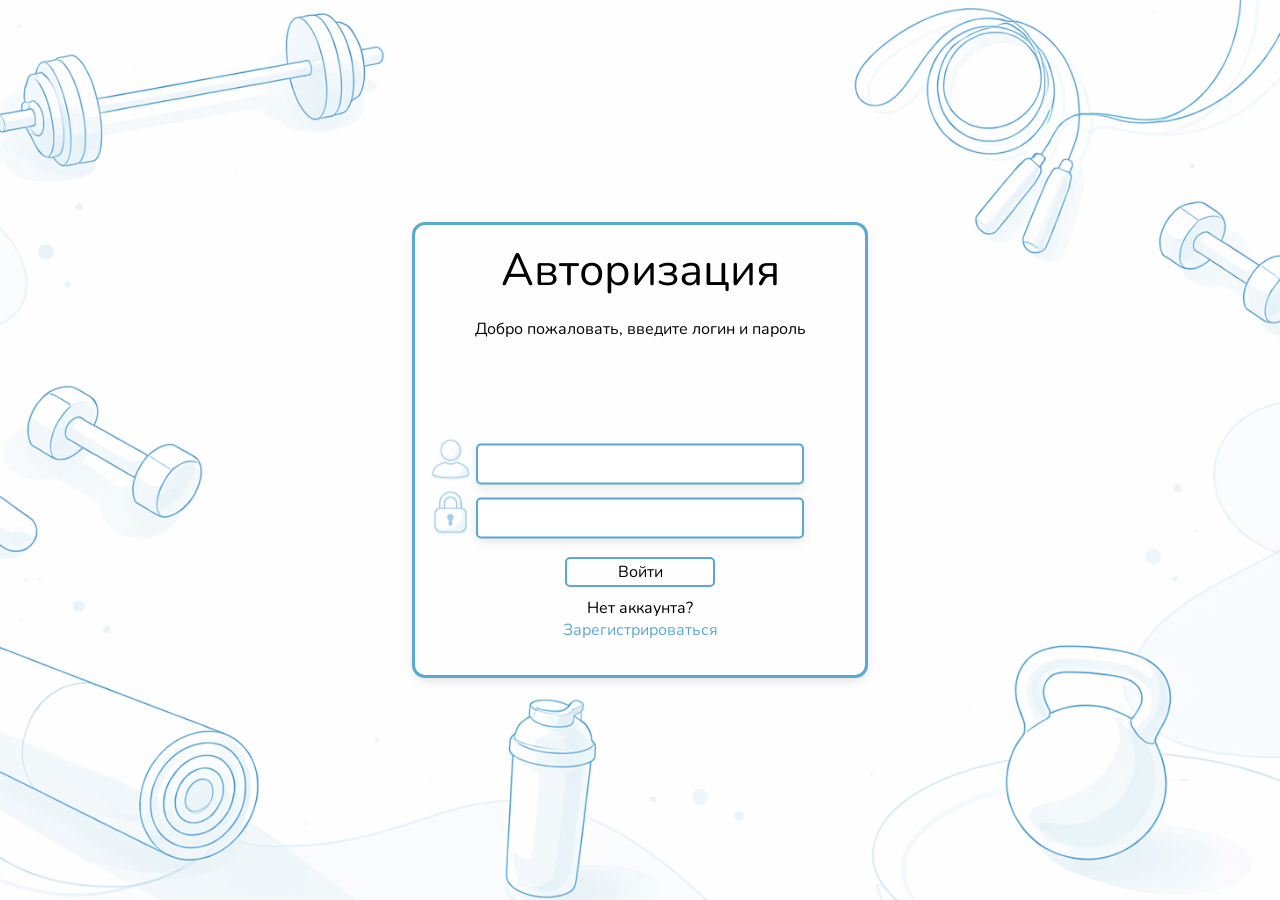
==== index.html @ b4236ad9 "ервый коммит: мой университетский проект" ====
<!DOCTYPE html>
<html lang="ru">
<head>
    <meta charset="UTF-8">
    <meta name="viewport" content="width=device-width, initial-scale=1.0">
    <link rel="stylesheet" href="styles/auth.css">
    <title>"НАЗВАНИЕ"</title>
</head>
<body class = "background_auth">
    <div class = "box-auth">
        <p1 class = "text text--one">Авторизация</p1>
        <p2 class = "text text--two">Добро пожаловать, введите логин и пароль</p2>
        <input type="text" class = "input input--one" id="login">
        <input type="password" class = "input input--two" id="password">
        <button class = "button" id="go_to_main">Войти</button>
        <img src="../images/logo.jpg" class = "logo-image" alt="">
        <img src="../images/pswd.jpg" class = "pswd-image" alt="" autocomplete="new-password">
        <p3 class = "text text--three">Нет аккаунта?</p3>
        <a href="registration.html" class="text text--four">Зарегистрироваться</a>
    </div>
</body>
</html>
---- styles/auth.css ----
html, body {
    overflow: hidden;
    height: 100%;
    margin: 0;
    padding: 0;
}
@font-face {
    font-family: 'main';
    src: url('../fonts/Nunito-Regular.ttf') format('truetype');
    font-weight: 100 900;
    font-style: normal;
    font-display: swap;
}

.background_auth {
    margin: 0;
    padding: 0;
    min-height: 100vh;
    background-image: url("../images/background.png");
    background-size: cover;
    background-position: center;
    background-repeat: no-repeat;
}

.box-auth{
    position: absolute;
    top: 50%;
    left: 50%;
    width: 450px;
    height: 450px;
    transform: translate(-50%, -50%);
    outline: 3px solid #5aa9d0;
    border-radius: 10px;
    box-shadow: 0 4px 12px rgba(0, 0, 0, 0.15);
    animation: slideUp 0.7s ease-out
}

.text{
    font-family: "main", "Segoe UI";
    color: black;
}

.text--one{
    position: absolute;
    top: 10%;
    left: 50%;
    transform: translate(-50%, -50%);
    font-size: 45px;
    font-weight: 500;
}

.text--two{
    position: absolute;
    top: 23%;
    left: 50%;
    transform: translate(-50%, -50%);
    font-size: 16px;
    font-weight: 300;
    white-space: nowrap;
}

.text--three{
    position: absolute;
    top: 85%;
    left: 50%;
    transform: translate(-50%, -50%);
}

.text--four{
    position: absolute;
    top: 90%;
    left: 50%;
    transform: translate(-50%, -50%);
    text-decoration: none;
    color: #5aa9d0;
    font-weight: 500;
}
.input{
    border-radius: 5px;
    border: 2px solid #5aa9d0;
    width: 320px;
    height: 35px;
    box-shadow: 0 3px 10px rgba(0, 0, 0, 0.1);
    font-weight: 300;
    font-size: 18px;
    text-indent: 15px;
    font-family: "main", "Segoe UI";
}
.input:hover {
    border: 2px solid #5096b8;
}
.input:focus {
    border: 2px solid #3e7691;
    outline: none;
    box-shadow: 0 3px 15px rgba(90, 169, 208, 0.3);
    font-weight: 400;
    font-size: 20px;
}
.input--one{
    position: absolute;
    top: 53%;
    left: 50%;
    transform: translate(-50%, -50%);
}

.input--two{
    position: absolute;
    top: 65%;
    left: 50%;
    transform: translate(-50%, -50%);
}

.input--duplicate-one{
    position: absolute;
    top: 40%;
    left: 50%;
    transform: translate(-50%, -50%);
}
.input--duplicate-two{
    position: absolute;
    top: 52%;
    left: 50%;
    transform: translate(-50%, -50%);
}
.input--duplicate-three{
    position: absolute;
    top: 64%;
    left: 50%;
    transform: translate(-50%, -50%);
}


.button{
    font-family: "main", "Segoe UI";
    color: black;
    width: 150px;
    height: 30px;
    position: absolute;
    top: 77%;
    left: 50%;
    transform: translate(-50%, -50%);
    font-size: 16px;
    font-weight: 600;
    outline: none;
    border-radius: 5px;
    background: none; 
    border: 2px solid #5aa9d0;
}
.button:hover {
    border: 2px solid #5096b8;
}
.button:active {
    border: 2px solid #3e7691;
    outline: none;
    box-shadow: 0 3px 15px rgba(90, 169, 208, 0.3);
    font-weight: 350;
}


.logo-image{
    position: absolute;
    top: 52%;
    left: 8%;
    transform: translate(-50%, -50%);
    width: 40px;
}

.pswd-image{
    position: absolute;
    top: 64%;
    left: 8%;
    transform: translate(-50%, -50%);
    width: 40px;
}

.logo-image-duplicate{
    position: absolute;
    top: 39%;
    left: 8%;
    transform: translate(-50%, -50%);
    width: 40px;
}
.pswd-image-duplicate{
    position: absolute;
    top: 51%;
    left: 8%;
    transform: translate(-50%, -50%);
    width: 40px;
}
.pswd-image-duplicate1{
    position: absolute;
    top: 63%;
    left: 8%;
    transform: translate(-50%, -50%);
    width: 50px;
}
@keyframes slideUp {
    0% {
        opacity: 0;
        transform: translate(-50%, 40%);
    }
    100% {
        opacity: 1;
        transform: translate(-50%, -50%);
    }
}
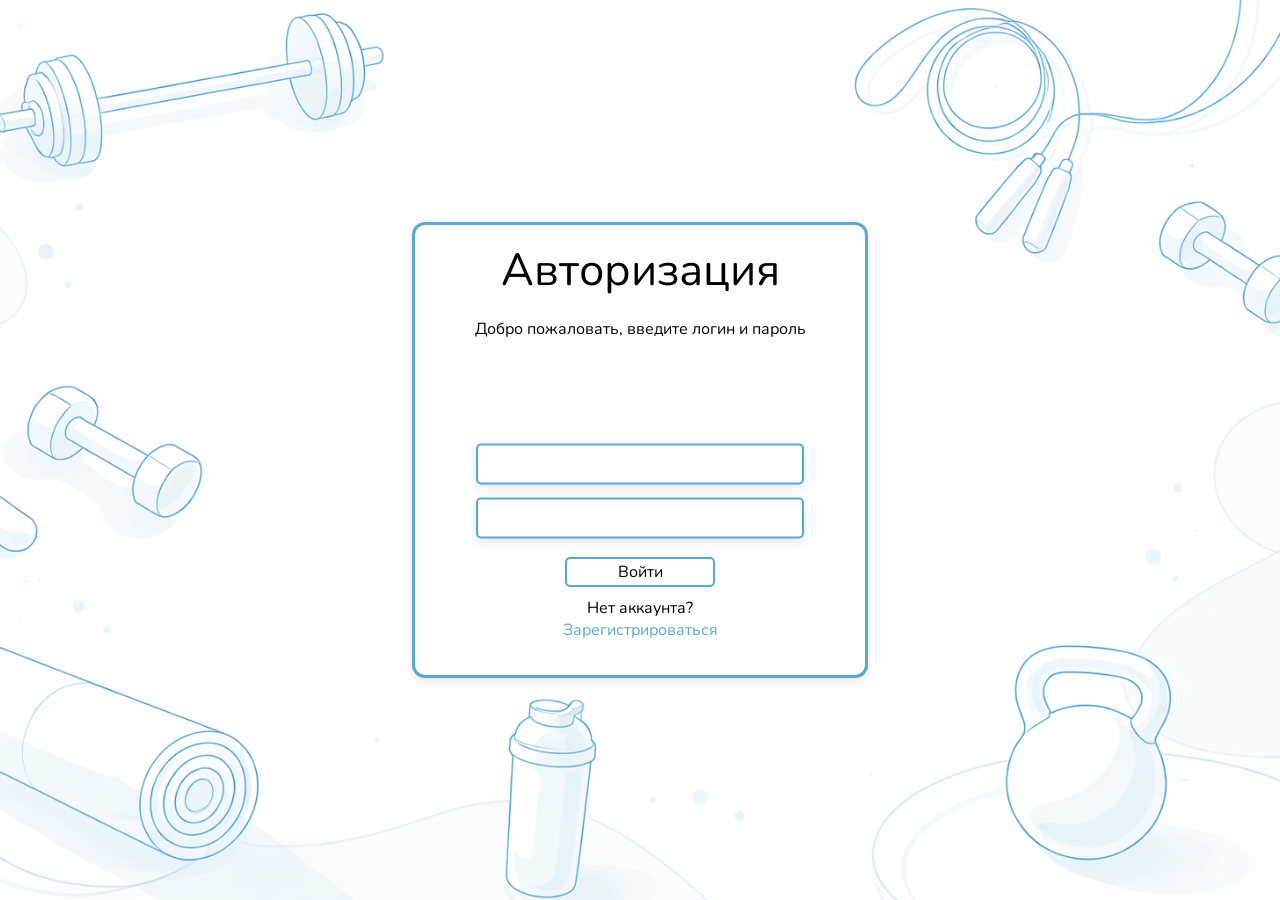
==== commit ec539e9d: "Update index.html" ====
--- a/index.html
+++ b/index.html
@@ -13,10 +13,10 @@
         <input type="text" class = "input input--one" id="login">
         <input type="password" class = "input input--two" id="password">
         <button class = "button" id="go_to_main">Войти</button>
-        <img src="../images/logo.jpg" class = "logo-image" alt="">
-        <img src="../images/pswd.jpg" class = "pswd-image" alt="" autocomplete="new-password">
+        <img src="/view/images/logo.jpg" class="logo-image" alt="">
+        <img src="/view/images/pswd.jpg" class="pswd-image" alt="">
         <p3 class = "text text--three">Нет аккаунта?</p3>
         <a href="registration.html" class="text text--four">Зарегистрироваться</a>
     </div>
 </body>
-</html>+</html>
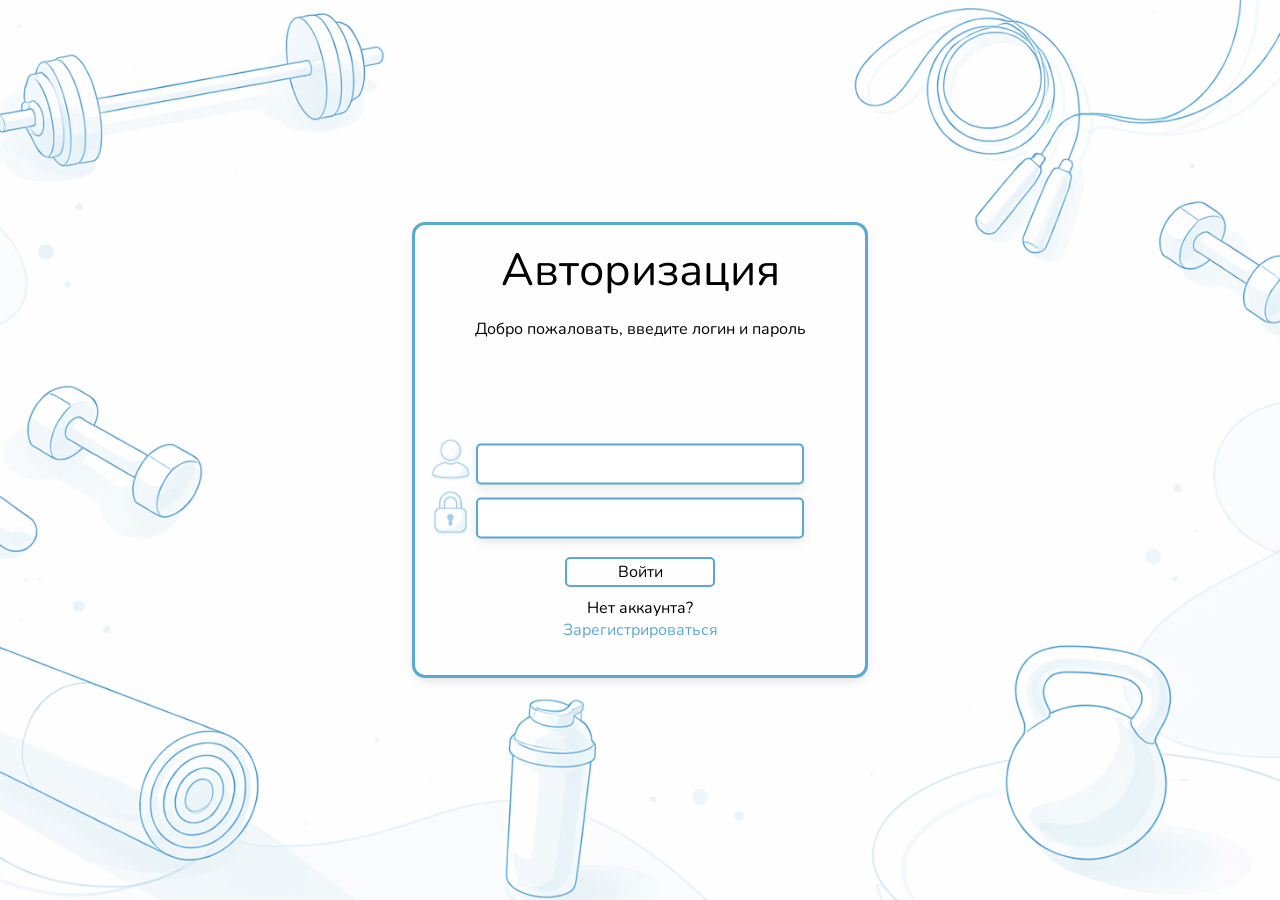
==== commit 94d38a0e: "Update index.html" ====
--- a/index.html
+++ b/index.html
@@ -13,8 +13,8 @@
         <input type="text" class = "input input--one" id="login">
         <input type="password" class = "input input--two" id="password">
         <button class = "button" id="go_to_main">Войти</button>
-        <img src="/view/images/logo.jpg" class="logo-image" alt="">
-        <img src="/view/images/pswd.jpg" class="pswd-image" alt="">
+        <img src="/images/logo.jpg" class="logo-image" alt="">
+        <img src="/images/pswd.jpg" class="pswd-image" alt="">
         <p3 class = "text text--three">Нет аккаунта?</p3>
         <a href="registration.html" class="text text--four">Зарегистрироваться</a>
     </div>
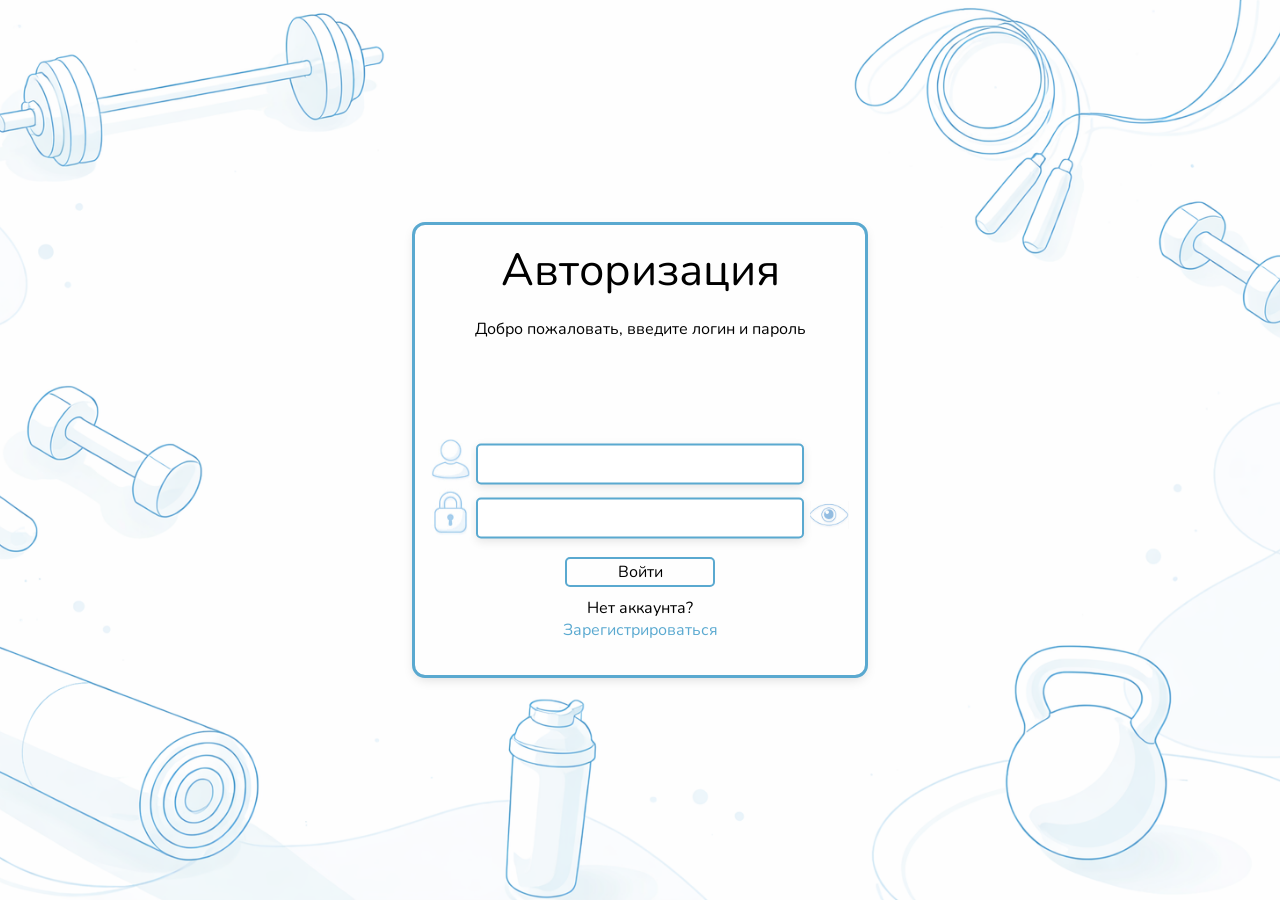
==== commit ba5849c7: "обавил страницу авторизации, стили и логику для глазика" ====
--- a/index.html
+++ b/index.html
@@ -13,10 +13,12 @@
         <input type="text" class = "input input--one" id="login">
         <input type="password" class = "input input--two" id="password">
         <button class = "button" id="go_to_main">Войти</button>
-        <img src="/images/logo.jpg" class="logo-image" alt="">
-        <img src="/images/pswd.jpg" class="pswd-image" alt="">
+        <img src="../images/logo.jpg" class = "logo-image" alt="">
+        <img src="../images/pswd.jpg" class = "pswd-image" alt="" autocomplete="new-password">
         <p3 class = "text text--three">Нет аккаунта?</p3>
         <a href="registration.html" class="text text--four">Зарегистрироваться</a>
+        <button class = "eye_button" id="eye_button"></button>
     </div>
+    <script src="js_scripts/authlog.js"></script>
 </body>
-</html>
+</html>
--- a/styles/auth.css
+++ b/styles/auth.css
@@ -205,3 +205,18 @@
     }
 }
 
+.eye_button{
+    background-image: url("../images/eye.jpg");
+    width: 55px;
+    height: 40px;
+    background-size: cover;
+    background-position: center;
+    border: none;
+    cursor: pointer;
+    outline: none;
+    position: absolute;
+    top: 60%;
+    left: 86%;
+    transform: translate(-50%, -50%);
+    transform: scale(0.7);
+}
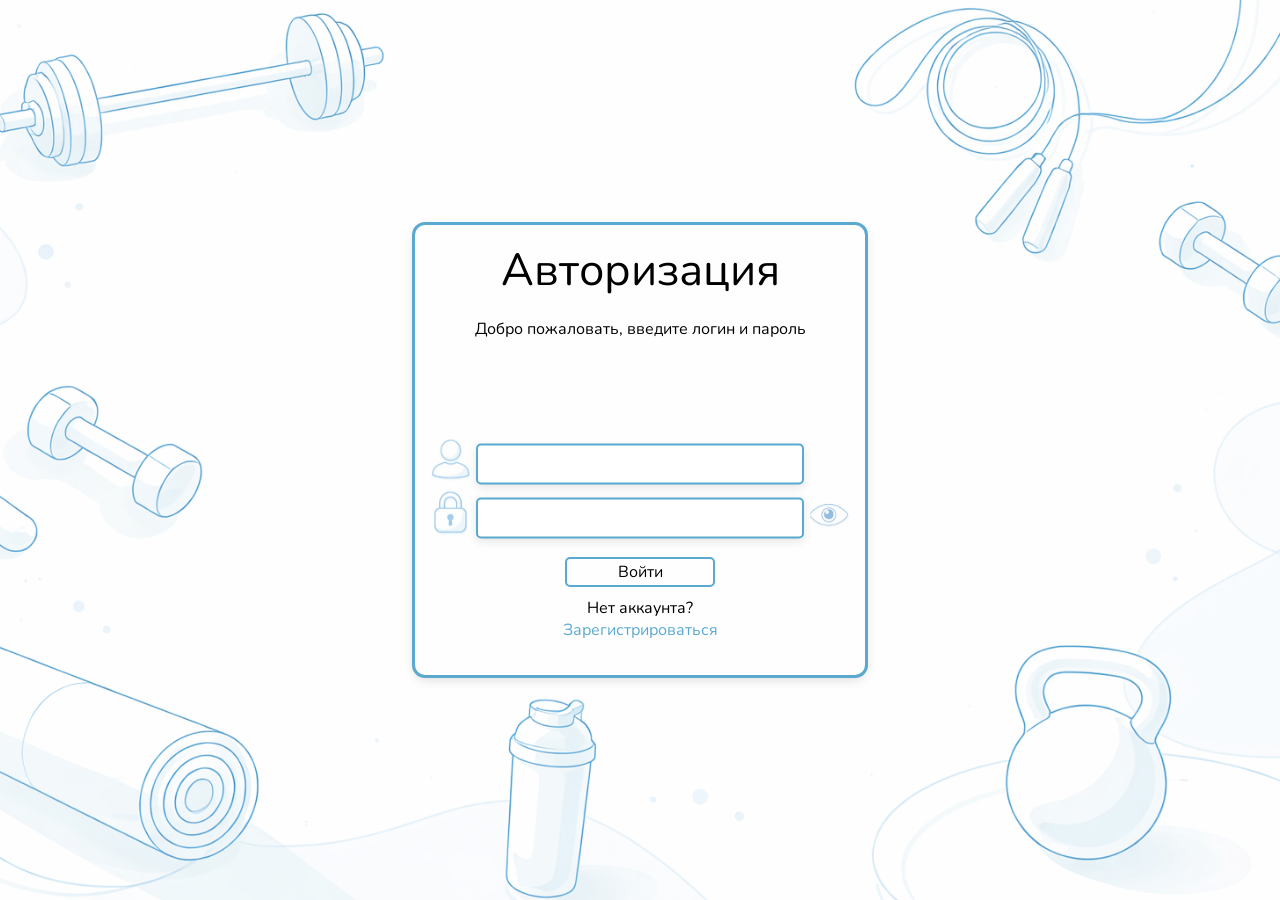
==== commit b7ac9934: "Merge branch 'master' of https://github.com/kew0192/view" ====
--- a/index.html
+++ b/index.html
@@ -13,12 +13,12 @@
         <input type="text" class = "input input--one" id="login">
         <input type="password" class = "input input--two" id="password">
         <button class = "button" id="go_to_main">Войти</button>
-        <img src="../images/logo.jpg" class = "logo-image" alt="">
-        <img src="../images/pswd.jpg" class = "pswd-image" alt="" autocomplete="new-password">
+        <img src="/images/logo.jpg" class="logo-image" alt="">
+        <img src="/images/pswd.jpg" class="pswd-image" alt="">
         <p3 class = "text text--three">Нет аккаунта?</p3>
         <a href="registration.html" class="text text--four">Зарегистрироваться</a>
         <button class = "eye_button" id="eye_button"></button>
     </div>
     <script src="js_scripts/authlog.js"></script>
 </body>
-</html>+</html>
